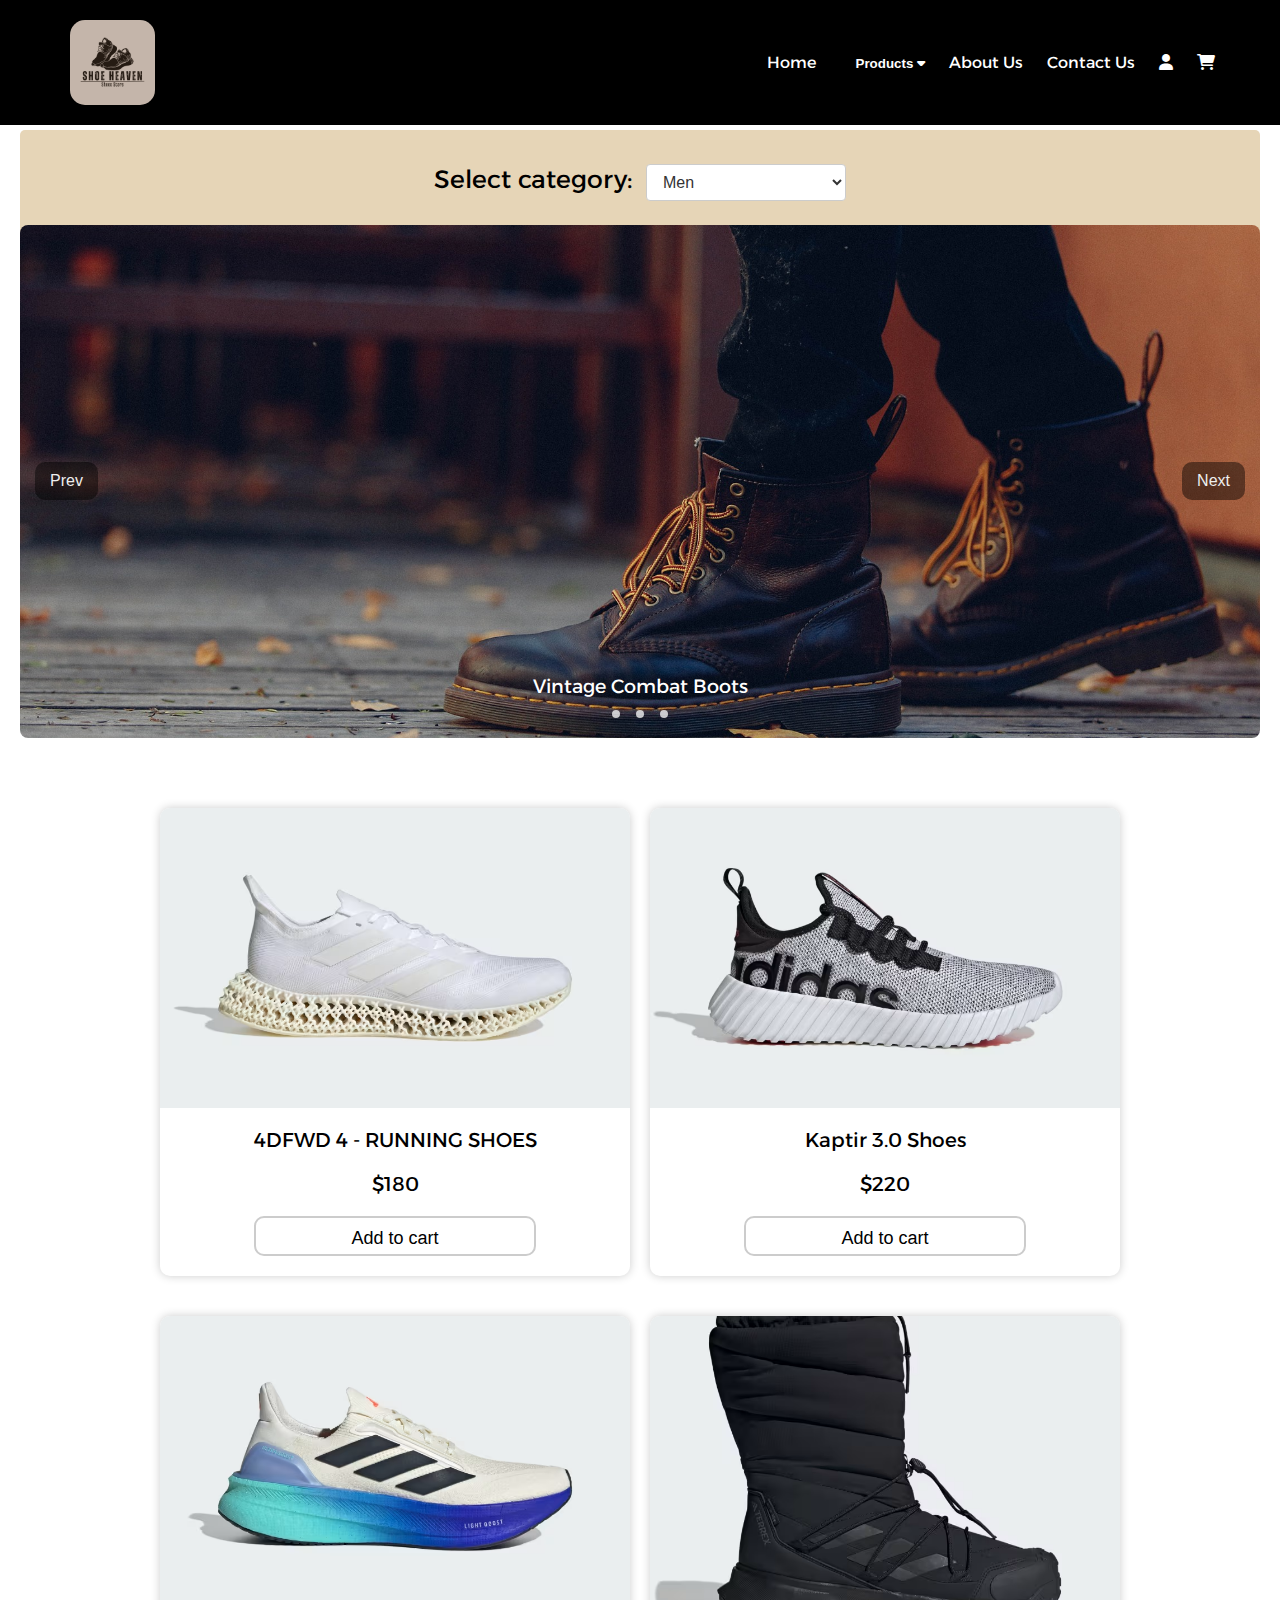
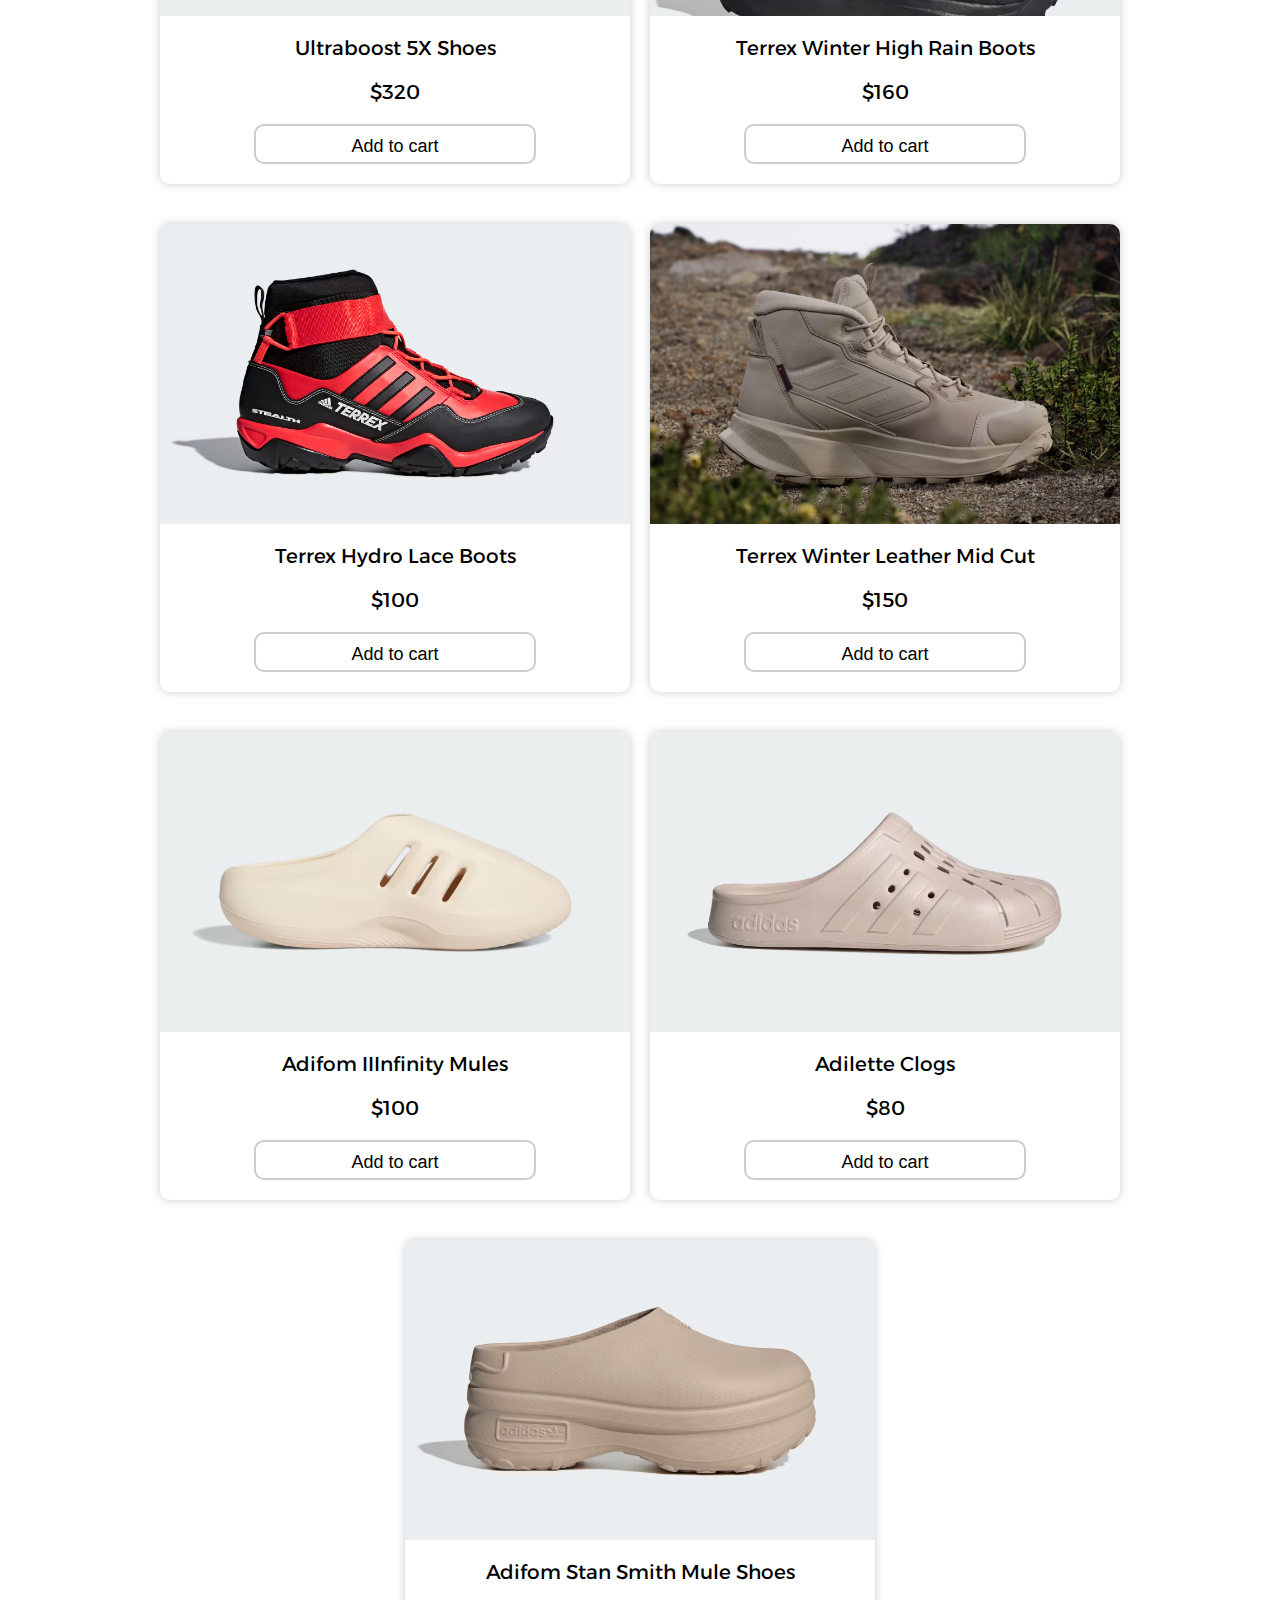
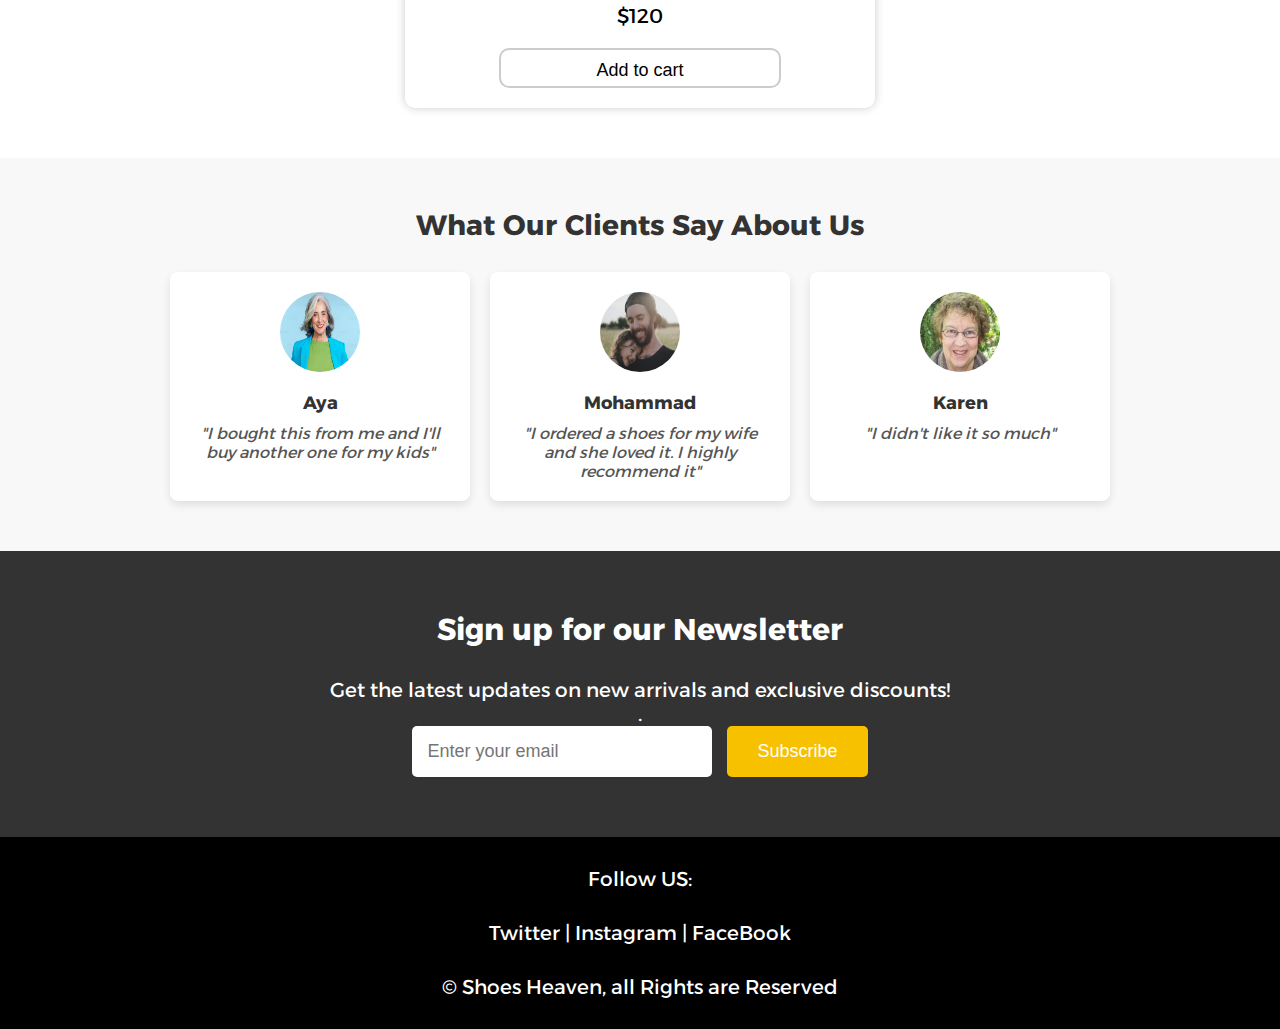
==== index.html @ 8060b5a8 "Submission" ====
<!DOCTYPE html>
<html lang="en">
<head>
    <meta charset="UTF-8">
    <meta name="viewport" content="width=device-width, initial-scale=1.0">
    <title>Men</title>
    <link rel="stylesheet" href="men.css">
    <script src="script.js" defer></script>
    <link rel="preconnect" href="https://fonts.googleapis.com">
    <link rel="preconnect" href="https://fonts.gstatic.com" crossorigin>
    <link href="https://fonts.googleapis.com/css2?family=Alexandria:wght@300&display=swap" rel="stylesheet">
    <link rel="stylesheet" href="https://cdnjs.cloudflare.com/ajax/libs/font-awesome/6.0.0-beta3/css/all.min.css">
    <script src="https://code.jquery.com/jquery-3.6.0.min.js"></script>


</head>
<body>


    <div id="popup" class="popup hidden">
        <div class="popup-content">
            <p></p>
            <button id="ok-btn" class="ok-btn">Ok</button>
        </div>
    </div>

    <header>
        <img src="logo.png" alt="">
        <div class="navig">
               <a href="Homepage.html"> Home  </a> 
               <div class="dropdown">
                <button class="dropbtn"> Products <i class="fa fa-caret-down"> </i></button>
                <div class="dropdown-content">
               <a href="index.html"> Men</a> 
               <a href="index2.html"> Women</a> 
            </div>
               <a href="about us/about.html"> About Us  </a> 
               <a href="contact us/contact.html"> Contact Us</a>
               <a href="signup.html"><i class="fas fa-user"> </i></a> 
               <a href="add-to-cart.html"><i class="fas fa-shopping-cart"></i></a> 
        </div>
        <div class="hamburger" onclick="toggleMenue()">
                <span></span>
                <span></span>
                <span></span>
        </div>
    </header>
        <nav id="navMenu">
            <div class="navig">
                <a href="Homepage.html"> Home  </a> 
                <div class="dropdown">
                    <button class="dropbtn"> Products <i class="fa fa-caret-down"> </i></button>
                    <div class="dropdown-content">
                <a href="#"> Men</a> 
                <a href="#"> Women</a> 
                </div>
                </div>
                <a href="about us/about.html"> About Us  </a> 
                <a href="contact us/contact.html"> Contact Us</a> 
                <a href="signup.html"> <i class="fas fa-user"> </i></a> 
                <a href="add-to-cart.html"> <i class="fas fa-shopping-cart"> </i> </a>   
                </div>
        <div class="hamburger" onclick="toggleMenue()">
                <span></span>
                <span></span>
                <span></span>
        </div>
        </nav>

    <div class="header-spacer"></div>

    <section class="con">
        <div class="head-spacer">
            <form>
                <label for="gender">Select category:&nbsp;&nbsp;</label>
                <select name="category" id="gender" onchange="menwomenpage()">
                    <option value="Men">Men</option>
                    <option value="Women">Women</option>
                </select>
            </form>
        </div>
        
        
        <div class="slider-wrapper">
            <div class="slider">
                <button id="next">Next</button>
                <img src="img/fashion-5515135_1920.jpg" id="image-slider" alt="image">
                <p id="textval">Vintage Combat Boots</p>
                <button id="prev">Prev</button>
            </div>
            <div class="slider-nav">
                <a></a>
                <a></a>
                <a></a>
            </div>
        </div>
    </section>
    <div id="product-list">
        <div class="cards">
            <!--<div class="card">
                
                <div class="img-con" id="first">
                </div>
    
                <p>4DFWD 4 - RUNNING SHOES</p>
                <p>$180</p>
                <button class="add-to-cart-btn" data-name="4DFWD 4 - RUNNING SHOES" data-price="180" data-image="img/4DFWD 4 RUNNING SHOES/1.avif">Add to cart</button>
            </div>
    
            <div class="card">
                <div class="img-con" id="second">
                </div>
                <p>Kaptir 3.0 Shoes</p>
                <p>$220</p>
                <button class="add-to-cart-btn" data-name="Kaptir 3.0 Shoes" data-price="220" data-image="img/Kaptir 3.0 Shoes/1.avif">Add to cart</button>
            </div>
    
            <div class="card">
                <div class="img-con" id="third">
                </div>
                <p>Ultraboost 5X Shoes</p>
                <p>$320</p>
                <button class="add-to-cart-btn" data-name="Ultraboost 5X Shoes" data-price="320" data-image="img/Ultraboost 5X Shoes/1.avif">Add to cart</button>
            </div>
    
            <div class="card">
                <div class="img-con" id="fourth">
                </div>
                <p>Terrex Winter High Rain Boots</p>
                <p>$160</p>
                <button class="add-to-cart-btn" data-name="Terrex Winter High Rain Boots" data-price="160" data-image="img/Terrex Winter High Rain.Rdy Cold.Rdy Boots/1.avif">Add to cart</button>
            </div>
    
            <div class="card">
                <div class="img-con" id="fifth">
                </div>
                <p>Terrex Hydro Lace Boots</p>
                <p>$100</p>
                <button class="add-to-cart-btn" data-name="Terrex Hydro Lace Boots" data-price="100" data-image="img/Terrex Hydro Lace Boots/1.avif">Add to cart</button>
            </div>
    
            <div class="card">
                <div class="img-con" id="sixth">
                </div>
                
                <p>Terrex Winter Leather Mid Cut</p>
                <p>$150</p>
                <button class="add-to-cart-btn" data-name="Terrex Winter Leather Mid Cut" data-price="150" data-image="img/Terrex Winter Leather Mid Cut/1.avif">Add to cart</button>
            </div>
    
            <div class="card">
                <div class="img-con" id="seventh">
                </div>
                <p>Adifom IIInfinity Mules</p>  
                <p>$100</p>
                <button class="add-to-cart-btn" data-name="Adifom IIInfinity Mules" data-price="100" data-image="img/Adifom IIInfinity Mules/1.avif">Add to cart</button>
            </div>
    
            <div class="card">
                <div class="img-con" id="eighth">
                </div>
                <p>Adilette Clogs</p>
                <p>$80</p>
                <button class="add-to-cart-btn" data-name="Adilette Clogs" data-price="80" data-image="img/Adilette Clogs/1.avif">Add to cart</button>
            </div>
    
            <div class="card">
                <div class="img-con" id="ninth">
                </div>
                <p>Adifom Stan Smith Mule Shoes</p>
                <p>$120</p>
                <button class="add-to-cart-btn" data-name="Adifom Stan Smith Mule Shoes" data-price="120" data-image="img/Adifom Stan Smith Mule Shoes/1.avif">Add to cart</button>-->
            </div>
        </div>
    </div>
    

    <section class="main">
        <h2>What Our Clients Say About Us</h2>
        <div class="cont">
            <div class="review-card">
                <img src="img/client/client1.png" class="client-photo">
                <h3>Aya</h3>
                <p>"I bought this from me and I'll buy another one for my kids"</p>
            </div>
            <div class="review-card">
                <img src="img/client/client2.jpg"class="client-photo">
                <h3>Mohammad</h3>
                <p>"I ordered a shoes for my wife and she loved it. I highly recommend it"</p>
            </div>
            <div class="review-card">
                <img src="img/client/client3.png" class="client-photo">
                <h3>Karen</h3>
                <p>"I didn't like it so much"</p>
            </div>
        </div>
    </section>

    <section class="newsletter">
        <div class="newsletter-container">
            <h2 class="section-title">Sign up for our Newsletter</h2> <div class="spacer1"></div>
            <p class="newsletter-description">Get the latest updates on new arrivals and exclusive discounts!</p> .
            <form class="newsletter-form">
                <input type="email" placeholder="Enter your email" required class="newsletter-input">
                <button type="submit" class="newsletter-btn">Subscribe</button>
            </form>
        </div>
    </section>

    <footer>
        <p> Follow US:</p>
       <div> <a href="https://twitter.com/?lang=en" target="_blank"> Twitter</a> | 
        <a href="https://www.instagram.com/?hl=en"  target="_blank"> Instagram </a> | 
        <a href="https://www.facebook.com/"  target="_blank"> FaceBook</a>
    </div>
        <p> &copy; Shoes Heaven, all Rights are Reserved</p>
    </footer>

    
</body>
</html>
---- men.css ----
*{
    padding: 0px;
    margin: 0px;
    box-sizing: border-box;
}

body{
  background-color: white;
  font-family:"Nunito Sans", Alexandria;
  font-size: 20px;
}

header {
  display: flex;
  justify-content: space-between;
  align-items: center;
  padding: 20px;
  background-color: black;
  position: fixed;
  width: 100%;
  top: 0;
  z-index: 1000;
  right: 0;
  left: 0;
  /*padding-bottom: 20px;*/
  /*margin-bottom: 15px;*/
}

.header-spacer {
  height: 20px;
}

header a{
  text-decoration: none;
  color: white;
  border-radius: 5px;
  transition: background-color 0.3s ease, padding 0.3s ease;
  padding: 10px;
  display: inline-block;
}

header a:hover{
  background-color: rgb(230, 213, 183);
  transform: scale(1.1); /* Smooth effect without layout shift */
  padding: 20px;
}

header img {
  width: 85px;
  height: auto;
  border-radius: 15px; 
  margin-left: 50px;
}

.navig{
  display: flex;
  gap: 10px;
  padding: 0 35px;
  font-size: 16px;
  justify-content: center;
  cursor: pointer;
}

.dropbtn{
  background-color: black;
  color: white;
  border: 0;
  font-weight: bold;
  padding: 10px 10px;
  margin-left: 10px;
  
  }

  
  .dropdown{
      float: left;
      overflow: hidden;
  }
  
  .dropdown-content{
      display: none;
      position: absolute;
      z-index: 1;
      
  }
  
  .dropdown-content a{
      float: none;
      text-decoration: none;
      display: block;
  }
  
  .dropdown-content a:hover{
      background-color: rgb(99, 99, 93) ;
  }


  .dropdown:hover .dropdown-content{
    display: block;
}

header .hamburger {
  flex-direction: column;
  gap: 5px;
  display: none;
  cursor: pointer;
}

header .hamburger span {
  width: 30px;
  height: 5px;
  border-radius: 50px;
  background-color: white;
}

#navMenu{
  display: flex;
  justify-content: center;
  align-items: center;
  flex-direction: column;
  width: 100%;
  background-color: rgb(62, 61, 61);
  height: 100vh;
  gap: 20px;
  padding: 20px;
  position: fixed;
  display: none;
  z-index: 1000;
  top: 0; 
}

.small-navig{  
  background-color: #3E3D3D;
  display: flex;
}

.small-navig a{
  text-decoration: none;
  color: white;
  padding: 7px;
  cursor: pointer;
  font-size: 18px;
  transition: background-color 0,3s ease;
}

.small-navig a:hover {
  background-color: rgb(158, 158, 34);
}

@media screen and (max-width: 668px){
  
  header img{
    margin-left: 15px;
  }
  header .navig {
    display: none;
  }
  header .hamburger {
    display: flex;
  }
  #navMenu{
    z-index: 10000;
      display: flex;
      transition: all .5s ease-in-out;
      right: -200%;
      flex-direction: column;
  }
  #navMenu.active {
      display: flex;
  }
  .small-navig{
      display: flex;
  }
  .small-navig{
      position: fixed;
      top:130px;
      gap: 10px;
      padding: 10px 20px;
      flex-direction: column;
      width: 100%;
      margin-top: 10px;
      height: 100vh;
  }
  .small-navig a{
      padding: 7px;
      width: 100%;
      background-color: gray;
      text-align: center;
      border-radius: 10px;
  }
}

.con {
    padding: 20px;
    padding-top: 100px;
}

.con form{
  position: relative;
  top: 10px;
  display: flex;
  justify-content: center;
  font-size: 25px;
  width: 100%;
  background-color: rgb(230, 213, 183);
  padding: 34px;
  border-radius: 5px;
}
form select{
  font-size: 20px;
}

.slider-wrapper{
    position: relative;
    margin: 0 auto;
}

.slider{
    display: flex;
    aspect-ratio: 15/6.2;
    overflow: hidden;
    position: relative;
    box-shadow: 0 1.5rem 3rem -0.75 hsla(0, 0%, 0%, 0.25);
    border-radius: 0.5rem;
}

.slider img {
    flex: 1 0 100%;
    scroll-snap-align: start;
    object-fit: cover;
}

.slider a {
    position: fixed;
}

.slider-nav{
    display: flex;
    column-gap: 1rem;
    position: absolute;
    bottom: 1.25rem;
    left: 50%;
    transform: translateX(-50%);
    z-index: 1;
}

.slider-nav a{
    width: 0.5rem;
    height: 0.5rem;
    border-radius: 50%;
    background-color: rgb(255, 255, 255);
    opacity: 0.75;
    transition: opacity ease 250ms;
}

.slider p{
    position: absolute;
    bottom: 2rem; 
    left: 50%; 
    transform: translateX(-50%);
    color: white;
    font-size: 1.2rem;
    padding: 0.5rem 1rem;
    border-radius: 0.25rem;
    text-align: center;
    z-index: 2;
    transition: background-color 0.3s ease;
}

.slider-nav a:hover{
    opacity: 1;
}

.slider button {
  position: absolute;
  top: 50%;
  transform: translateY(-50%);
  background-color: rgba(0, 0, 0, 0.45);
  border: none;
  color: #eee;
  padding: 10px 15px;
  cursor: pointer;
  border-radius: 10px;
  font-size: 16px;
  z-index: 2;
  transition: background-color 0.3s ease;
}
 
#image-slider {
  display: block;
  transform: translateX(0);
  max-width: 100%;
  transition: transform 0.2s ease;;
}

#textval {
  transform: translateX(0);
  transition: transform 0.2s ease;
  font-size: 1.2rem;
  text-align: center;
  justify-content: center;
}

#prev {
    left: 15px;
}

#next {
    right: 15px;
}

button:hover {
    background-color: rgba(255, 255, 255, 1); 
} 
.slider button:hover {
background-color: rgba(0, 0, 0, 0.6); 
}
.cards {
    display: flex;
    justify-content: center;
    align-items: stretch;
    min-height: 100vh;
    flex-wrap: wrap;
    padding: 20px;
    gap: 40px 20px;
    margin: 30px 0;
    flex-grow: 1; /* Allow cards to grow evenly */
    box-sizing: border-box;
  }
  
  .card {
    display: flex;
    justify-content: flex-start;
    align-items: center;
    flex-direction: column;
    border-radius: 10px;
    background-color: #fff;
    overflow: hidden;
    gap: 20px;
    width: 470px;
    box-shadow: 0 0 10px #ccc;
    max-height: 900px;
    height: 100%;
  }
  
  .card p {
    margin: 0 5px;
    
  }
  
  .card button {
    width: 60%;
    font-size: 18px;
    padding: 10px 20px;
    border-radius: 10px;
    margin-top: auto;
    margin-bottom: 20px;
    border: 2px solid #ccc;
    cursor: pointer;
    position: static;
    display: block;
    flex-shrink: 0;
    text-align: center;
    height: 40px;
    background-color: #fff;
  }

  .card button:hover {
    background-color: #ccc;
  }

.img-con {
    background-position: center;
    background-repeat: no-repeat;
    background-size: cover;
    overflow: hidden;
    height: 300px;
    width: 100%;
    transition: opacity 0.5s ease;
    position: relative;
    z-index: 1;
}

.add-to-cart {
  display: flex;
  justify-content: center;
  align-items: center;
  border: 1px solid #ddd;
  padding: 15px;
  width: 100%;
  background-color: #f9f9f9;
  border-radius: 8px;
  box-shadow: 0 4px 6px rgba(0, 0, 0, 0.1);
  position: relative;
  z-index: 2;
}

.add-to-cart button {
  margin-left: auto;
  padding: 12px 25px;
  background-color: #007bff;
  color: white;
  border: none;
  cursor: pointer;
  border-radius: 5px;
  font-size: 16px;
  font-weight: bold;
  transition: background-color 0.3s ease, transform 0.2s ease;
}

.add-to-cart button:hover {
  background-color: #0056b3;
  transform: scale(1.05);
}

.add-to-cart button:active {
  transform: scale(1);
}

#table {
  width: 100%;
  max-width: 1200px;
  margin: 20px auto;
  margin-top: 20px;
  padding: 15px;
  background-color: #ffffff;
  box-shadow: 0px 6px 12px rgba(0, 0, 0, 0.1);
  border-radius: 10px;
  opacity: 1;
  transition: opacity 0.5s ease, visibility 0.5s ease;
}

#table th, #table td {
  padding: 15px;
  border: 1px solid #ddd;
  text-align: left;
  font-size: 14px;
  color: #555;
}

#table th {
  background-color: #f8f8f8;
  color: #333;
  font-weight: bold;
}

#table tr:nth-child(even) {
  background-color: #f9f9f9;
}

#table tr:hover {
  background-color: #f1f1f1;
}

.item {
  border: 1px solid #ddd;
  border-radius: 8px;
  margin-bottom: 10px;
  transition: transform 0.3s ease;
}

.item:hover {
  transform: scale(1.02);
}

.item-info {
  display: flex;
  align-items: center;
}

.item-image {
  width: 120px;
  height: auto;
  border-radius: 8px;
  margin-right: 15px;
}

.item-details {
  display: inline-block;
}

.brand {
  color: #888;
  font-size: 13px;
}

.item-name {
  font-weight: bold;
  font-size: 16px;
  color: #333;
}

.price, .total {
  font-weight: bold;
  color: #333;
  font-size: 16px;
}

.quantity {
  display: flex;
  align-items: center;
  gap: 8px;
}

.counter-btn {
  padding: 8px 15px;
  border: 1px solid #ccc;
  background-color: #f0f0f0;
  cursor: pointer;
  border-radius: 5px;
  font-size: 14px;
  transition: background-color 0.3s ease, transform 0.2s ease;
}

.counter-btn:hover {
  background-color: #e0e0e0;
  transform: scale(1.05);
}

.counter-btn:active {
  transform: scale(1);
}

.delete-btn {
  background: none;
  border: none;
  cursor: pointer;
  font-size: 18px;
  color: #888;
  margin-left: 10px;
  transition: color 0.3s ease;
}

.delete-btn:hover {
  color: #e74c3c;
}

.delete-btn:active {
  color: #c0392b;
}

#total-container {
  position: fixed;
  right: 20px;
  transform: translateY(-50%);
  background-color: #f8f8f8;
  padding: 20px;
  border-radius: 8px;
  box-shadow: 0 4px 10px rgba(0, 0, 0, 0.1);
  border: 1px solid #ddd;
}

#total-table {
  width: 100%;
  font-size: 18px;
  font-weight: bold;
}

#total-table th, #total-table td {
  padding: 10px;
  text-align: left;
  font-size: 16px;
}

#total-price {
  color: #333;
  font-weight: bold;
  font-size: 18px;
  padding-left: 10px;
}

@media (max-width: 768px) {
  #table thead {
    display: none;
  }
  
  #table tbody tr {
    display: flex;
    flex-direction: column;
    border-bottom: 2px solid #ddd;
    padding: 10px 0;
  }
  
  #table td {
    display: flex;
    justify-content: space-between;
    padding: 10px 0;
  }
  
  #table td:before {
    content: attr(data-label);
    font-weight: bold;
    color: #333;
  }
  

  #total-container {
    position: static;
    margin-top: 20px;
    width: 100%;
  }
  
  #total-table th, #total-table td {
    font-size: 14px;
  }
}



.main {
  padding: 50px 20px;
  background-color: #f8f8f8;
  text-align: center;
}

.main h2 {
  font-size: 28px;
  margin-bottom: 30px;
  color: #333;
}

.cont {
  display: flex;
  flex-wrap: wrap;
  justify-content: center;
  gap: 20px;
}

.review-card {
  background-color: #fff;
  padding: 20px;
  width: 300px;
  box-shadow: 0 4px 8px rgba(0, 0, 0, 0.1);
  border-radius: 0.5rem;
  text-align: center;
}

.client-photo {
  width: 80px;
  height: 80px;
  border-radius: 50%;
  margin-bottom: 15px;
}

.review-card h3 {
  font-size: 18px;
  margin-bottom: 10px;
  color: #333;
}

.review-card p {
  font-size: 16px;
  color: #555;
  font-style: italic;
}

@media (max-width: 768px) {
  .reviews-container {
      flex-direction: column;
      align-items: center;
  }
}


footer {
    display: flex;
    justify-content: center;
    align-items: center;
    flex-direction: column;
    background-color: #000;
    padding: 10px 10px 30px;
    gap: 40px;
    color: #fff;
  }
  
  footer a {
    text-decoration: none;
    color: #fff;
    justify-content: space-between;
    gap: 40px;
  }
  
  footer img {
    width: 120px;
    height: auto;
  }

#warning-message{
  color: red;
  margin-top: 10px;
}

#total-container {
  position: fixed;
  right: 0px;
  bottom: 0px;
  background-color: #f8f8f8;
  padding: 10px 10px;
  border: 1px solid #ccc;
  box-shadow: 0px 4px 6px rgba(0, 0, 0, 0.1);
}

#total-table {
  font-size: 18px;
  border-collapse: collapse;
  width: 100%;
}

#total-table th, #total-table td {
  padding: 8px;
  text-align: left;
}

#total-price {
  font-weight: bold;
  color: #333;
}
.form-btn{
  background-color: rgb(59, 59, 120);
  color: white;
  padding: 10px;
  cursor: pointer;
}

.form-btn:hover{
  background-color: rgb(106, 106, 61);
}

footer {
  display: flex;
  justify-content: center;
  align-items: center;
  flex-direction: column;
  background-color: #000;
  padding: 10px 10px 30px;
  gap: 40px;
  color: #fff;
}

footer a {
  text-decoration: none;
  color: #fff;
  justify-content: space-between;
  gap: 40px;
}

footer img {
  width: 120px;
  height: auto;
}
.form-btn{
  background-color: rgb(59, 59, 120);
  color: white;
  padding: 10px;
  cursor: pointer;
}

.form-btn:hover{
  background-color: rgb(106, 106, 61);
}

footer{
  display: flex;
  flex-direction: column;
  justify-content: center;
  align-items: center;
  background-color: black;
  color: white;
  gap: 30px;
  padding: 30px;
}

footer a{
  text-decoration: none;
  color: white;
  transition: background-color 0.3s ease;

}
footer a:hover{
background-color:rgb(106, 106, 61) ;
}
footer img{
  width: 120px;
  height: auto;
}


#gender {
  background-color: #ffffff;
  border: 1px solid #ccc;
  border-radius: 4px;
  padding: 8px 12px;
  font-size: 16px;
  color: #333;
  cursor: pointer;
  width: 200px;
  transition: border-color 0.3s ease;
}

#gender:hover {
  border-color: #888;
}

#gender:focus {
  border-color: #007BFF;
  outline: none;
}

.popup {
  position: fixed;
  top: 0;
  left: 0;
  width: 100%;
  height: 100%;
  background-color: rgba(0, 0, 0, 0.5);
  display: flex;
  justify-content: center;
  align-items: center;
  z-index: 1000;
  visibility: hidden;
  opacity: 0;
  transition: opacity 0.3s ease, visibility 0.3s ease;
}

.show {
  visibility: visible;
  opacity: 1;
}

.popup-content {
  background-color: #fff;
  padding: 20px;
  border-radius: 8px;
  text-align: center;
  box-shadow: 0 4px 10px rgba(0, 0, 0, 0.2);
  width: 300px;
}

.ok-btn {
  margin-top: 15px;
  background-color: #007BFF;
  color: white;
  border: none;
  padding: 10px 20px;
  font-size: 16px;
  border-radius: 5px;
  cursor: pointer;
  transition: background-color 0.3s ease;
}

.ok-btn:hover {
  background-color: #0056b3;
}

.newsletter {
  background-color: #333;
  padding: 60px 20px;
  text-align: center;
  color: #fff;
}

.newsletter-title {
  font-size: 36px;
  margin-bottom: 20px;
  
}

.newsletter-form input[type="email"] {
  padding: 15px;
  font-size: 18px;
  width: 300px;
  border-radius: 5px;
  border: none;
  margin-right: 10px;
  transition: all 0.3s;
}

.newsletter-form input[type="email"]:focus {
  outline: none;
  border-color: #f8c100;
}

.newsletter-form button {
  background-color: #f8c100;
  padding: 15px 30px;
  font-size: 18px;
  color: #fff;
  border: none;
  border-radius: 5px;
  cursor: pointer;
  transition: background-color 0.3s ease;
}

.newsletter-form button:hover {
  background-color: #d4a500;
}

.spacer1 {
  height: 30px;
}
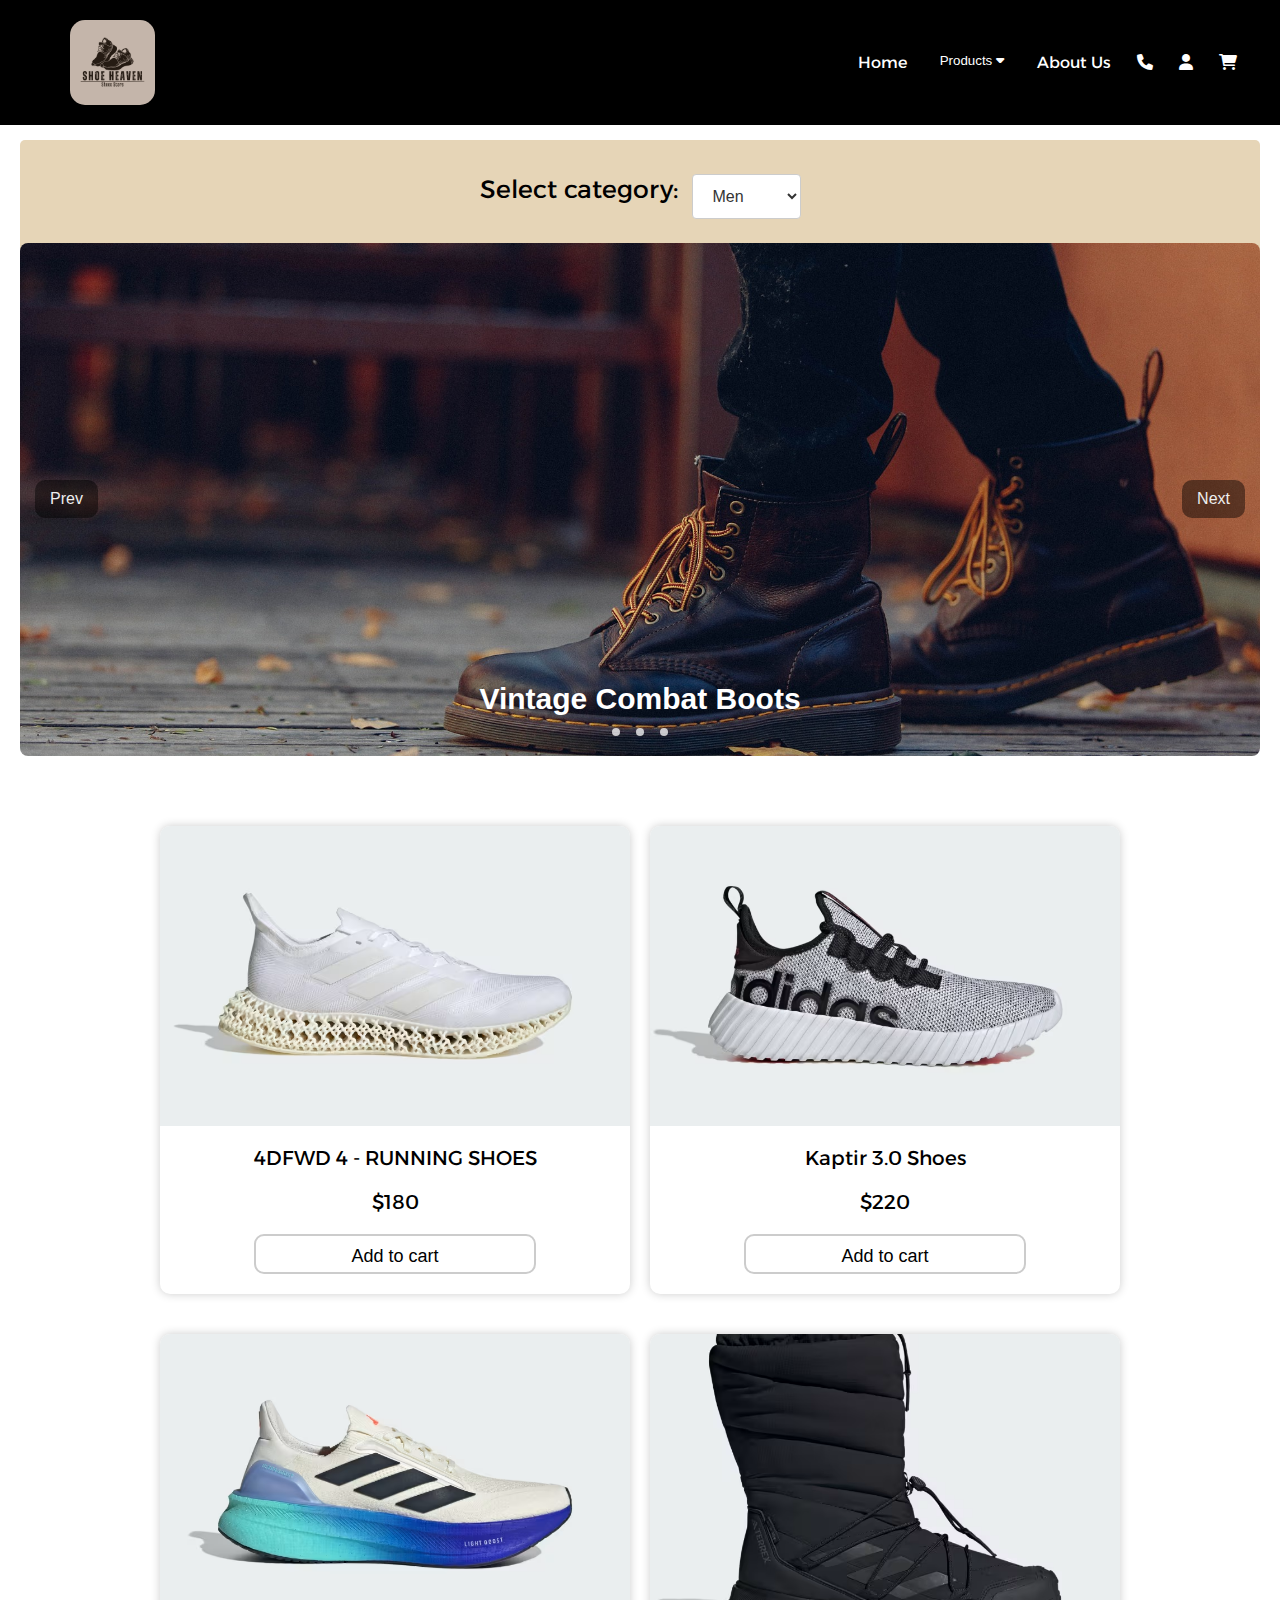
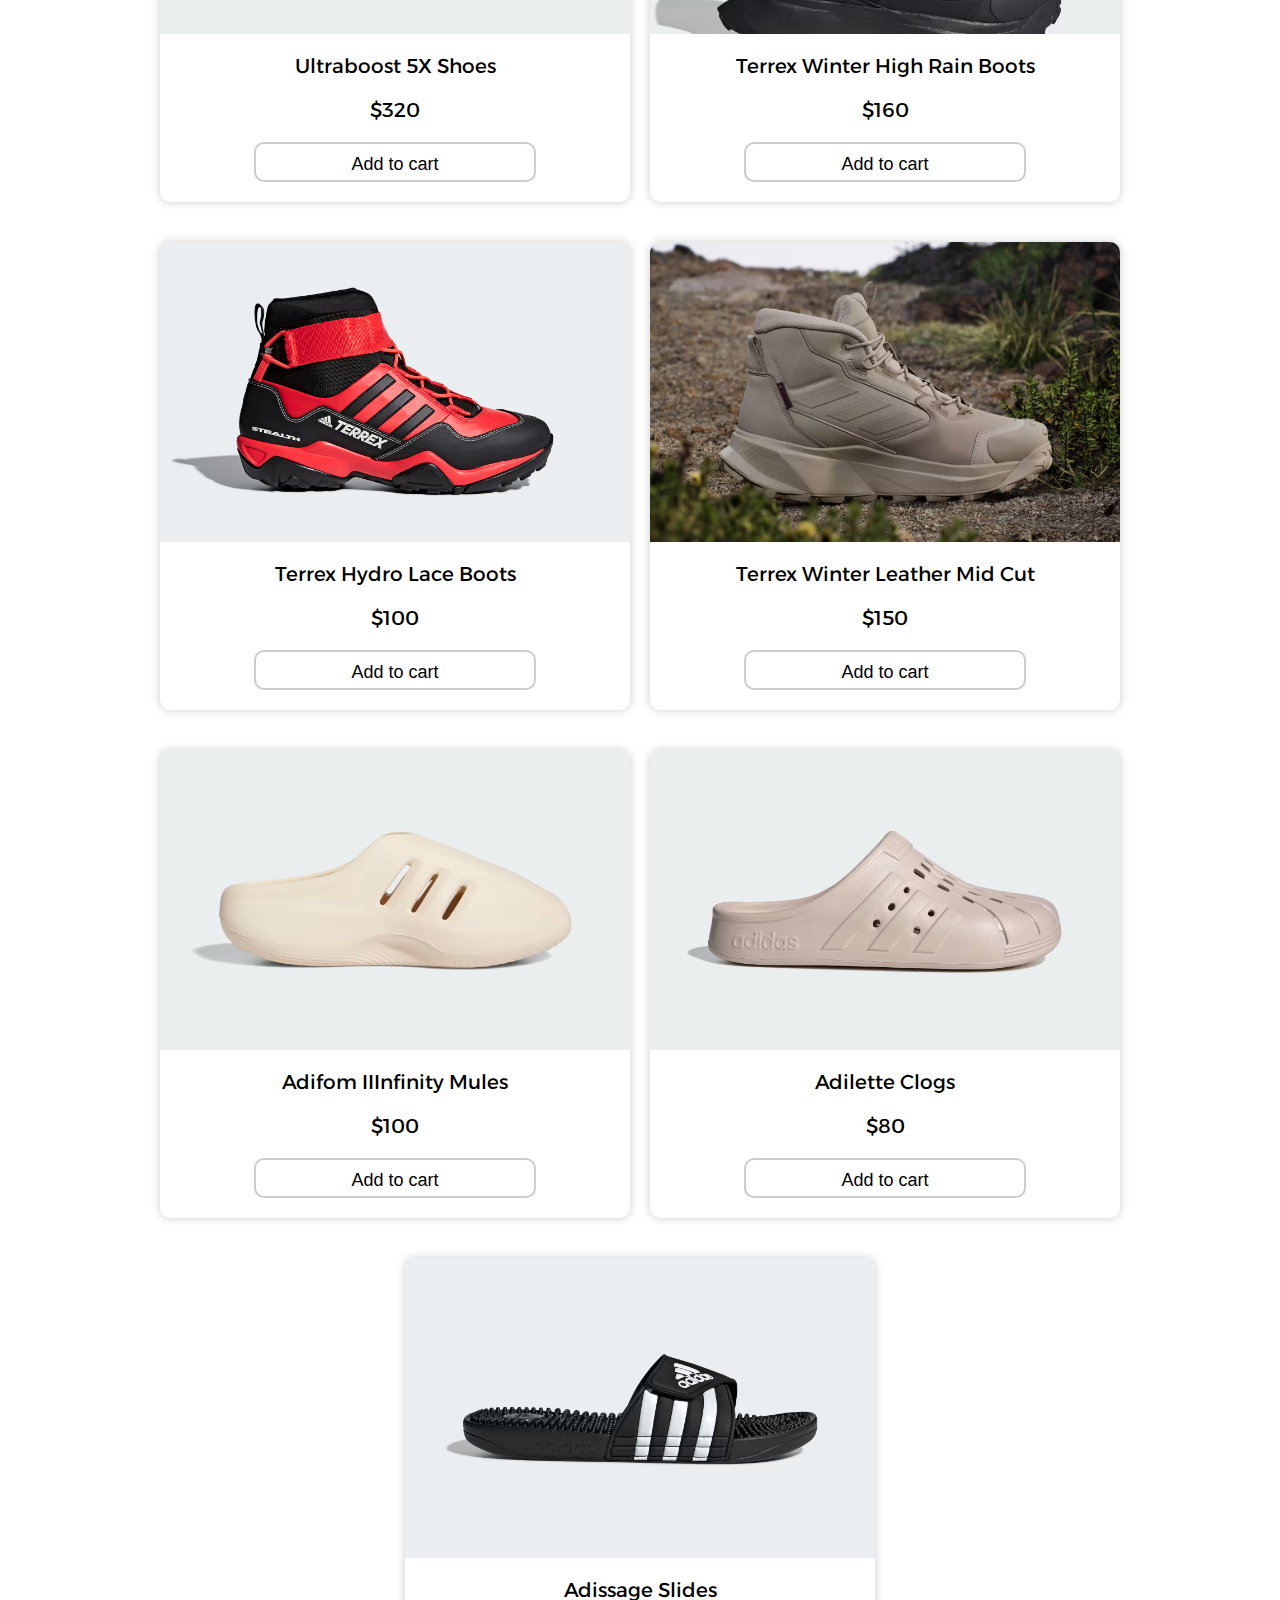
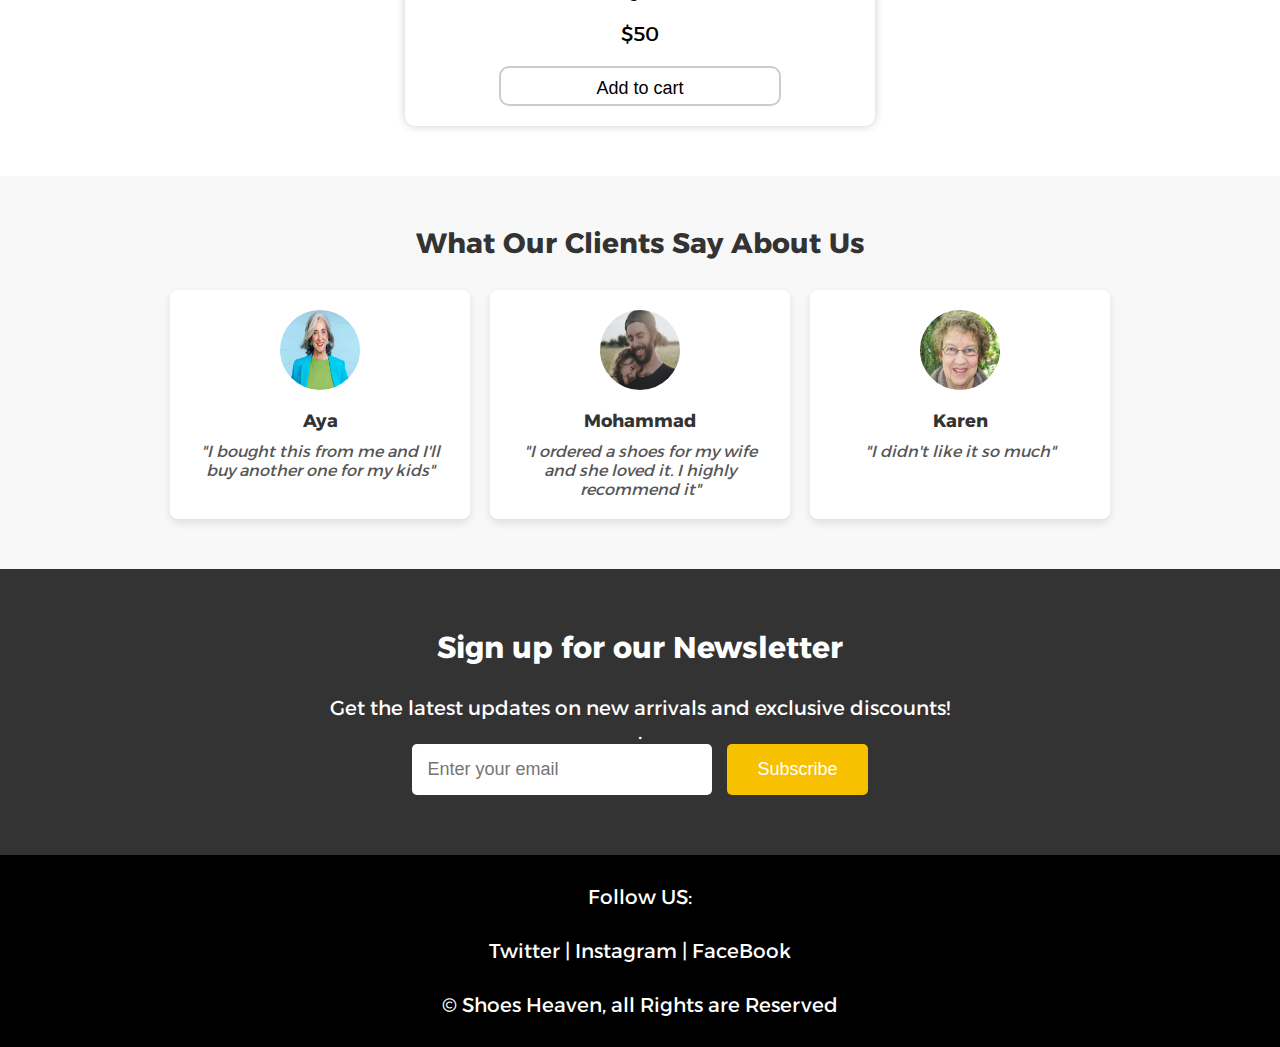
==== commit 93aa8b42: "Second Commit" ====
--- a/index.html
+++ b/index.html
@@ -6,13 +6,13 @@
     <title>Men</title>
     <link rel="stylesheet" href="men.css">
     <script src="script.js" defer></script>
+    <link rel="shortcut icon" type="image/x-icon" href="Images/project logo.jpg">
     <link rel="preconnect" href="https://fonts.googleapis.com">
     <link rel="preconnect" href="https://fonts.gstatic.com" crossorigin>
     <link href="https://fonts.googleapis.com/css2?family=Alexandria:wght@300&display=swap" rel="stylesheet">
     <link rel="stylesheet" href="https://cdnjs.cloudflare.com/ajax/libs/font-awesome/6.0.0-beta3/css/all.min.css">
     <script src="https://code.jquery.com/jquery-3.6.0.min.js"></script>
 
-
 </head>
 <body>
 
@@ -24,48 +24,40 @@
         </div>
     </div>
 
+
+
     <header>
         <img src="logo.png" alt="">
         <div class="navig">
-               <a href="Homepage.html"> Home  </a> 
-               <div class="dropdown">
-                <button class="dropbtn"> Products <i class="fa fa-caret-down"> </i></button>
-                <div class="dropdown-content">
-               <a href="index.html"> Men</a> 
-               <a href="index2.html"> Women</a> 
-            </div>
-               <a href="about us/about.html"> About Us  </a> 
-               <a href="contact us/contact.html"> Contact Us</a>
-               <a href="signup.html"><i class="fas fa-user"> </i></a> 
-               <a href="add-to-cart.html"><i class="fas fa-shopping-cart"></i></a> 
+          <a href="Homepage.html">Home</a>
+          <div class="dropdown">
+            <button class="dropbtn">Products <i class="fa fa-caret-down"></i></button>
+            <div class="dropdown-content">
+              <a href="index.html">Men</a>
+              <a href="index2.html">Women</a>
+            </div>
+          </div>
+          <a href="/about.html">About Us</a>
+          <a href="/contact.html"> <i class="fa-solid fa-phone"></i> </a>
+          <a href="/signup.html"><i class="fas fa-user"> </i></a>
+          <a href="add-to-cart.html"> <i class="fas fa-shopping-cart"> </i> </a>
         </div>
         <div class="hamburger" onclick="toggleMenue()">
-                <span></span>
-                <span></span>
-                <span></span>
-        </div>
-    </header>
-        <nav id="navMenu">
-            <div class="navig">
-                <a href="Homepage.html"> Home  </a> 
-                <div class="dropdown">
-                    <button class="dropbtn"> Products <i class="fa fa-caret-down"> </i></button>
-                    <div class="dropdown-content">
-                <a href="#"> Men</a> 
-                <a href="#"> Women</a> 
-                </div>
-                </div>
-                <a href="about us/about.html"> About Us  </a> 
-                <a href="contact us/contact.html"> Contact Us</a> 
-                <a href="signup.html"> <i class="fas fa-user"> </i></a> 
-                <a href="add-to-cart.html"> <i class="fas fa-shopping-cart"> </i> </a>   
-                </div>
-        <div class="hamburger" onclick="toggleMenue()">
-                <span></span>
-                <span></span>
-                <span></span>
-        </div>
-        </nav>
+          <span></span>
+          <span></span>
+          <span></span>
+        </div>
+      </header>
+      <nav id="navMenu">
+        <div class="small-navig">
+          <a href="#">Home</a>
+          <a href="index.html">Products</a>
+          <a href="/about.html">About Us</a>
+          <a href="/contact.html"> <i class="fa-solid fa-phone"></i> </a>
+          <a href="/signup.html"> <i class="fas fa-user"> </i> </a>
+          <a href="add-to-cart.html"> <i class="fas fa-shopping-cart"> </i> </a>
+        </div>   
+      </nav>
 
     <div class="header-spacer"></div>
 
@@ -73,10 +65,13 @@
         <div class="head-spacer">
             <form>
                 <label for="gender">Select category:&nbsp;&nbsp;</label>
-                <select name="category" id="gender" onchange="menwomenpage()">
-                    <option value="Men">Men</option>
-                    <option value="Women">Women</option>
-                </select>
+                <div class="custom-gender">
+                    <select name="category" id="gender" onchange="menwomenpage()">
+                        <option value="Men">Men</option>
+                        <option value="Women">Women</option>
+                    </select>
+                </div>
+                
             </form>
         </div>
         
--- a/men.css
+++ b/men.css
@@ -19,31 +19,33 @@
   position: fixed;
   width: 100%;
   top: 0;
-  z-index: 1000;
-  right: 0;
-  left: 0;
-  /*padding-bottom: 20px;*/
-  /*margin-bottom: 15px;*/
-}
-
+  z-index: 100001;
+  padding-bottom: 20px;
+  margin-bottom: 15px;
+  transition: all 0.5s ease-in-out;
+  flex-direction: row;
+}
 .header-spacer {
-  height: 20px;
-}
+  height: 30px;
+}
+
+
 
 header a{
   text-decoration: none;
   color: white;
   border-radius: 5px;
-  transition: background-color 0.3s ease, padding 0.3s ease;
-  padding: 10px;
-  display: inline-block;
-}
-
-header a:hover{
+  transition: background-color 0.3s ease;
+  padding: 8px;
+}
+
+header a:hover {
   background-color: rgb(230, 213, 183);
-  transform: scale(1.1); /* Smooth effect without layout shift */
-  padding: 20px;
-}
+  transform: scale(1.1); /* Smooth scaling without affecting layout */
+  transition: all 0.5s ease; /* Smooth hover effect */
+  padding: 15px;
+}
+
 
 header img {
   width: 85px;
@@ -59,44 +61,26 @@
   font-size: 16px;
   justify-content: center;
   cursor: pointer;
-}
-
-.dropbtn{
-  background-color: black;
-  color: white;
-  border: 0;
-  font-weight: bold;
-  padding: 10px 10px;
-  margin-left: 10px;
-  
-  }
-
-  
-  .dropdown{
-      float: left;
-      overflow: hidden;
-  }
-  
-  .dropdown-content{
-      display: none;
-      position: absolute;
-      z-index: 1;
-      
-  }
-  
-  .dropdown-content a{
-      float: none;
-      text-decoration: none;
-      display: block;
-  }
-  
-  .dropdown-content a:hover{
-      background-color: rgb(99, 99, 93) ;
-  }
-
-
-  .dropdown:hover .dropdown-content{
-    display: block;
+  transition: all 0.5s ease-in-out;
+}
+
+.navig{
+  text-decoration: none;
+  color: white;
+  border-radius: 5px;
+  padding: 8px 15px;
+  transition: background-color 0.3s ease;
+}
+
+.dropdown .dropbtn {
+  color: white;
+  background-color: transparent;
+  border: none;
+  padding: 8px 15px;
+  cursor: pointer;
+  text-align: center;
+  display: inline-block;
+  transition: background-color 0.3s ease;
 }
 
 header .hamburger {
@@ -111,12 +95,14 @@
   height: 5px;
   border-radius: 50px;
   background-color: white;
-}
-
-#navMenu{
-  display: flex;
-  justify-content: center;
-  align-items: center;
+  transition: all 0.3s ease-in-out;
+}
+
+#navMenu {
+  opacity: 0;
+  visibility: hidden;
+  transform: translateX(100%);
+  transition: all 0.5s ease-in-out;
   flex-direction: column;
   width: 100%;
   background-color: rgb(62, 61, 61);
@@ -124,14 +110,46 @@
   gap: 20px;
   padding: 20px;
   position: fixed;
-  display: none;
   z-index: 1000;
-  top: 0; 
+  top: 0;
+  right: 0;
+}
+
+#navMenu.active {
+  opacity: 1;
+  visibility: visible;
+  transform: translateX(0);
 }
 
 .small-navig{  
   background-color: #3E3D3D;
   display: flex;
+  flex-direction: column;
+}
+
+.dropdown-content{
+  display: none;
+  position: absolute;
+  z-index: 1;
+  flex-direction: column;
+  min-width: 160px;
+  background-color: rgb(62, 61, 61);
+}
+
+.dropdown-content a{
+  color: white;
+  padding: 10px;
+  text-align: left;
+  text-decoration: none;
+  display: block;
+}
+
+.dropdown-content a:hover{
+  background-color: rgb(99, 99, 93) ;
+}
+
+.dropdown:hover .dropdown-content{
+  display: block;
 }
 
 .small-navig a{
@@ -140,13 +158,22 @@
   padding: 7px;
   cursor: pointer;
   font-size: 18px;
-  transition: background-color 0,3s ease;
+  transition: background-color 0.3s ease;
+  text-align: center;
+  justify-content: center;
+  align-items: center;
+}
+
+.dropdown:hover .dropbtn {
+  background-color: rgb(230, 213, 183);
+  padding: 10xp;
 }
 
 .small-navig a:hover {
   background-color: rgb(158, 158, 34);
 }
 
+
 @media screen and (max-width: 668px){
   
   header img{
@@ -157,6 +184,12 @@
   }
   header .hamburger {
     display: flex;
+    
+  }
+
+  header {
+    justify-content: space-between;
+    position: relative;
   }
   #navMenu{
     z-index: 10000;
@@ -180,13 +213,20 @@
       width: 100%;
       margin-top: 10px;
       height: 100vh;
-  }
+      text-align: center;
+      margin: 0 auto;
+      position: absolute;
+      left: 50%;
+      transform: translateX(-50%);
+  }
+
   .small-navig a{
       padding: 7px;
       width: 100%;
       background-color: gray;
       text-align: center;
       border-radius: 10px;
+      
   }
 }
 
@@ -299,6 +339,11 @@
   font-size: 1.2rem;
   text-align: center;
   justify-content: center;
+  align-items: center;
+  font-size: 30px;
+  color: rgb(255, 255, 255);
+  font-weight: 700;
+  font-family: 'Roboto', sans-serif;
 }
 
 #prev {
@@ -784,26 +829,44 @@
   height: auto;
 }
 
+.custom-dropdown {
+  position: relative;
+  display: inline-block;
+  width: 220px;
+}
+
 
 #gender {
   background-color: #ffffff;
   border: 1px solid #ccc;
   border-radius: 4px;
-  padding: 8px 12px;
+  padding: 12px 16px;
   font-size: 16px;
   color: #333;
   cursor: pointer;
-  width: 200px;
-  transition: border-color 0.3s ease;
+  width: 100%px;
+  transition: border-color 0.3s ease, box-shadow 0.3s ease;
 }
 
 #gender:hover {
-  border-color: #888;
+  border-color: #007BFF;
 }
 
 #gender:focus {
   border-color: #007BFF;
   outline: none;
+  box-shadow: 0 0 8px rgba(0, 123, 255, 0.25);
+}
+
+.custom-gender i{
+  position: absolute;
+  right: 16px;
+  top: 50%;
+  transform: translateY(-50%);
+  color: #333;
+  pointer-events: none;
+  transition: transform 0.3s ease, color 0.3s ease;
+  font-family: 'Roboto', sans-serif;
 }
 
 .popup {
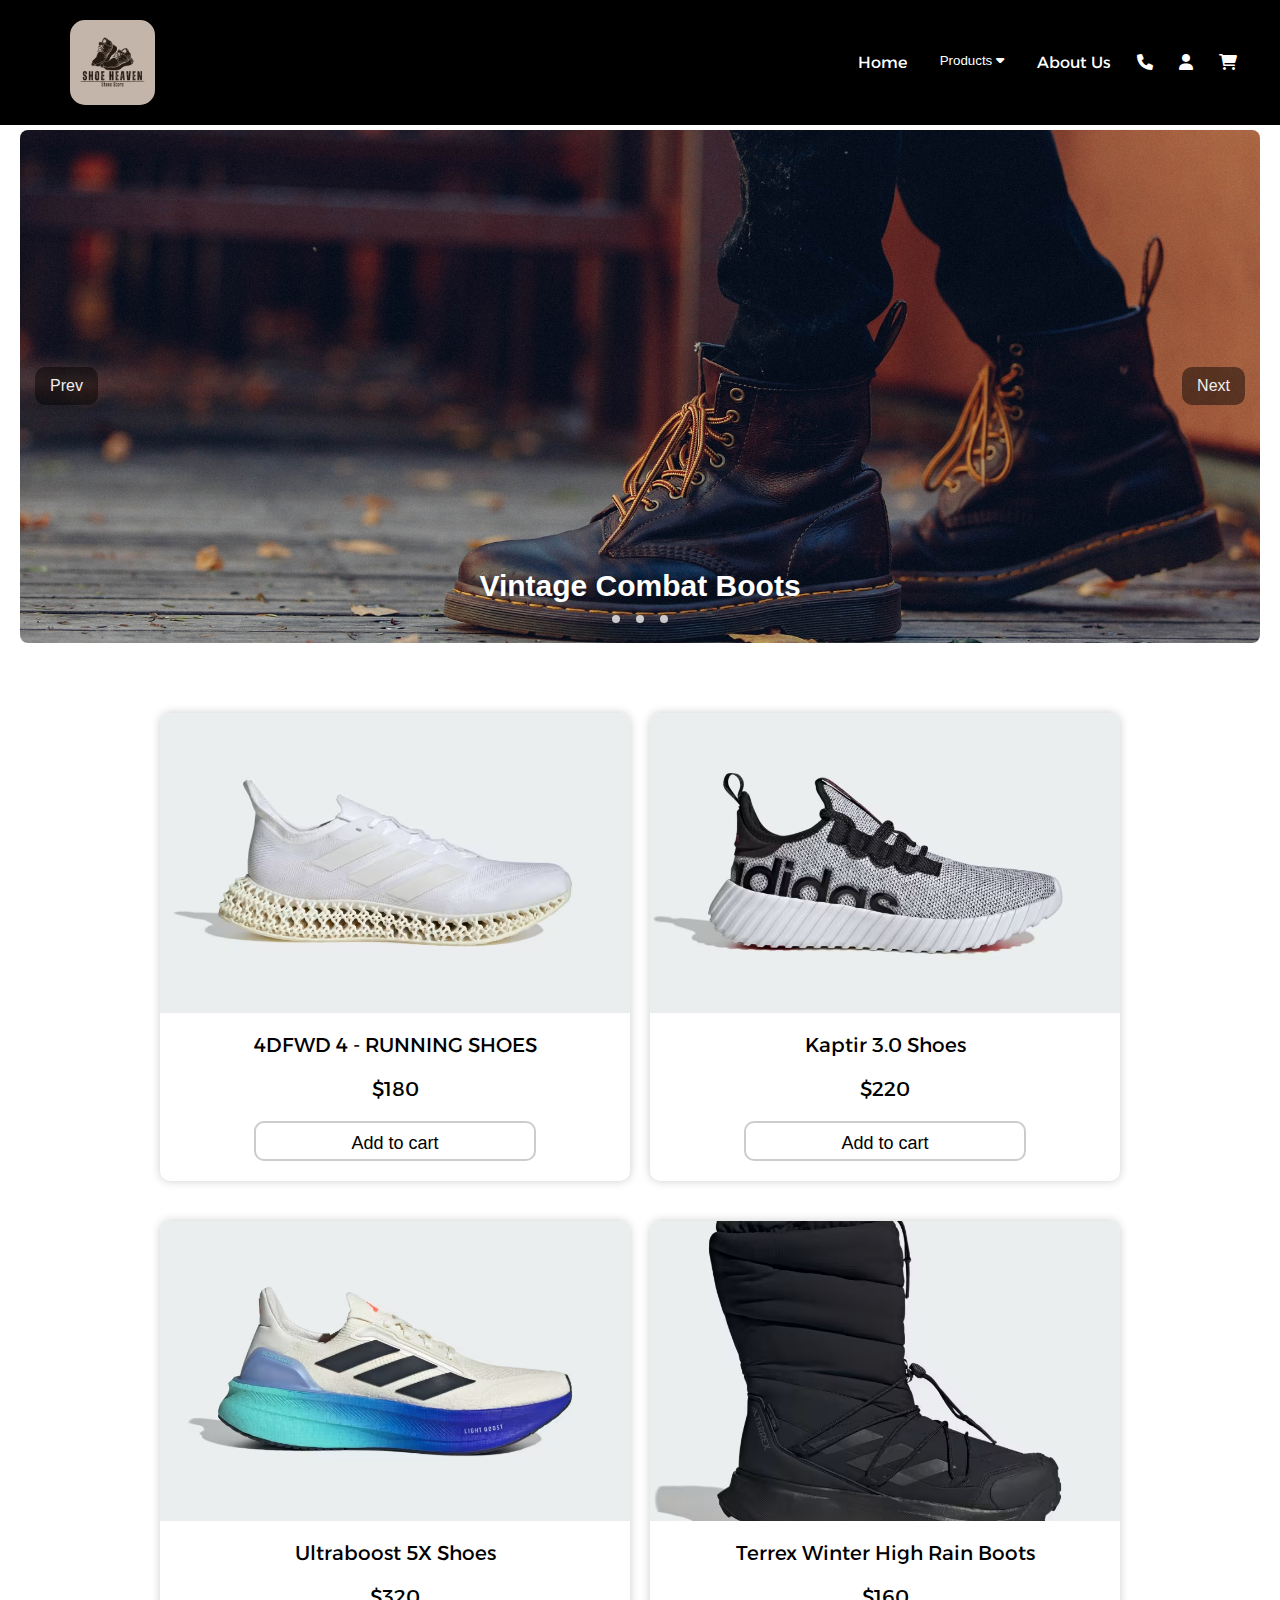
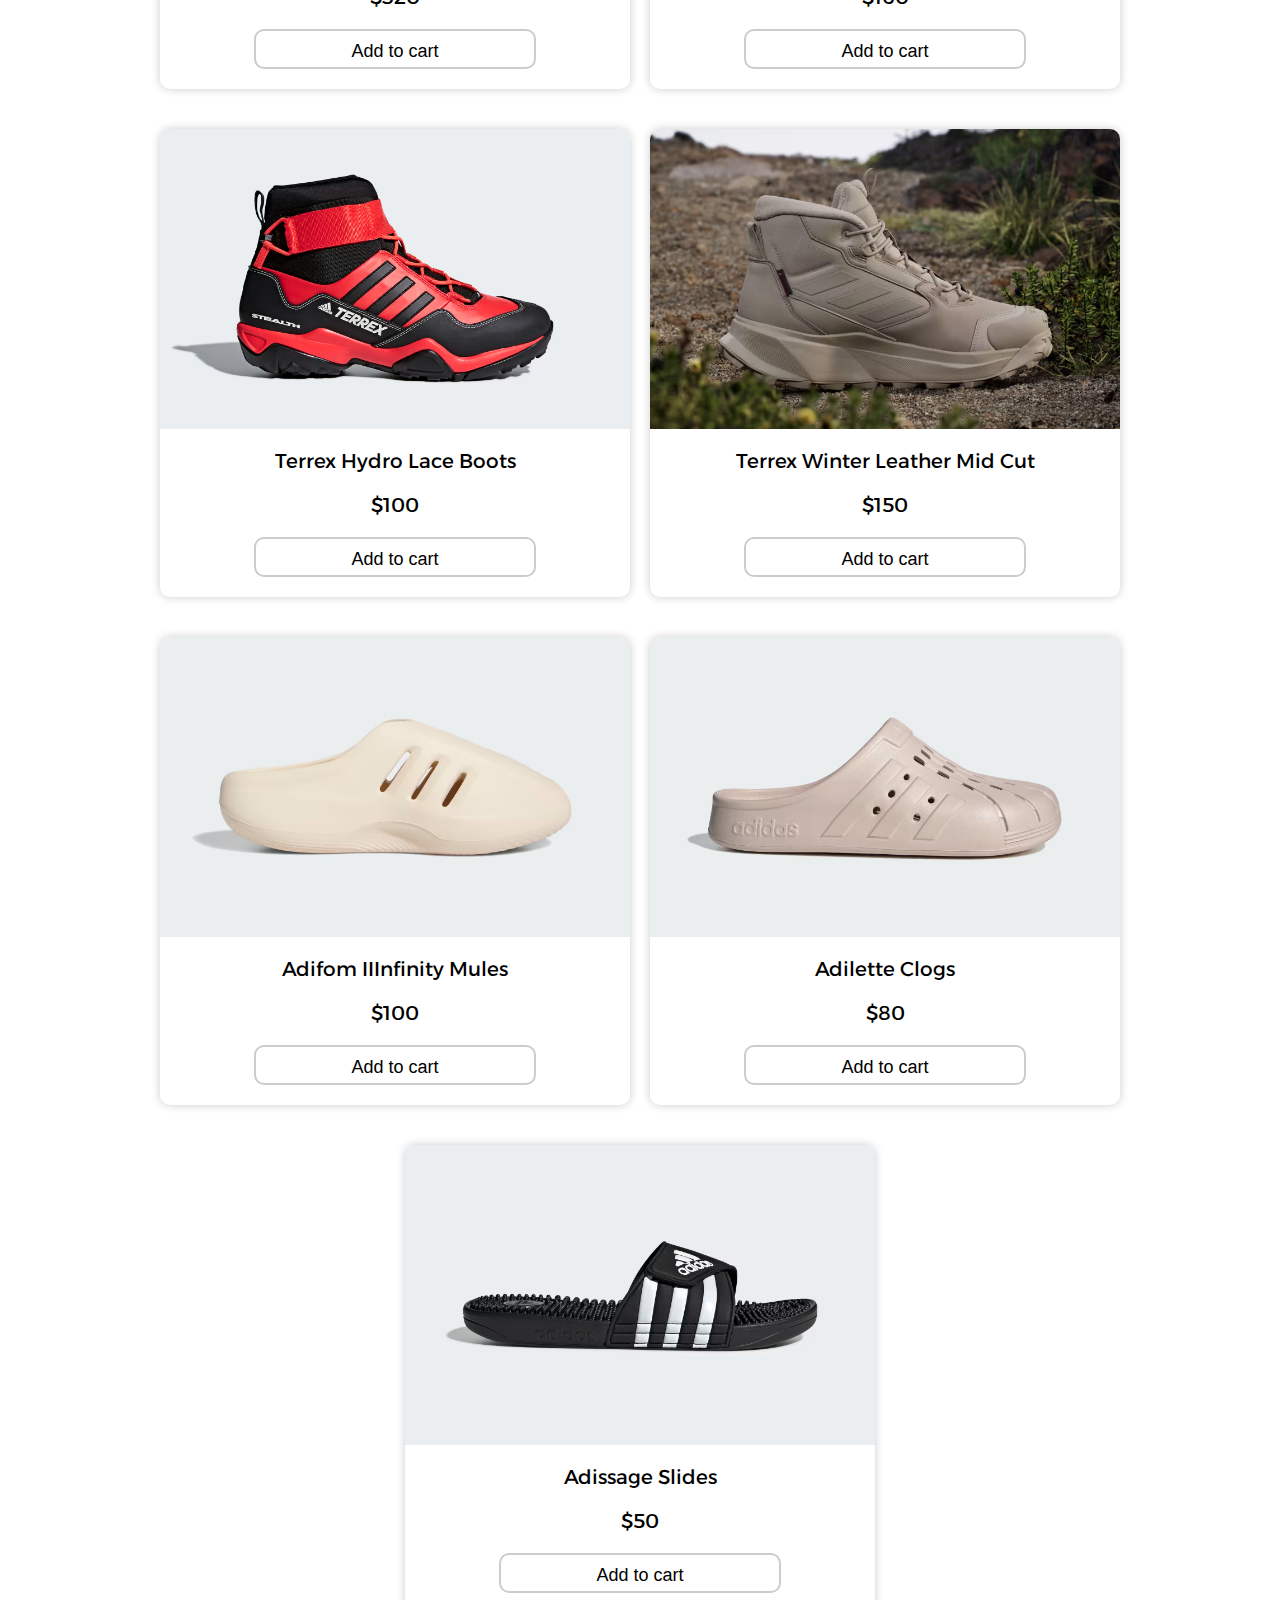
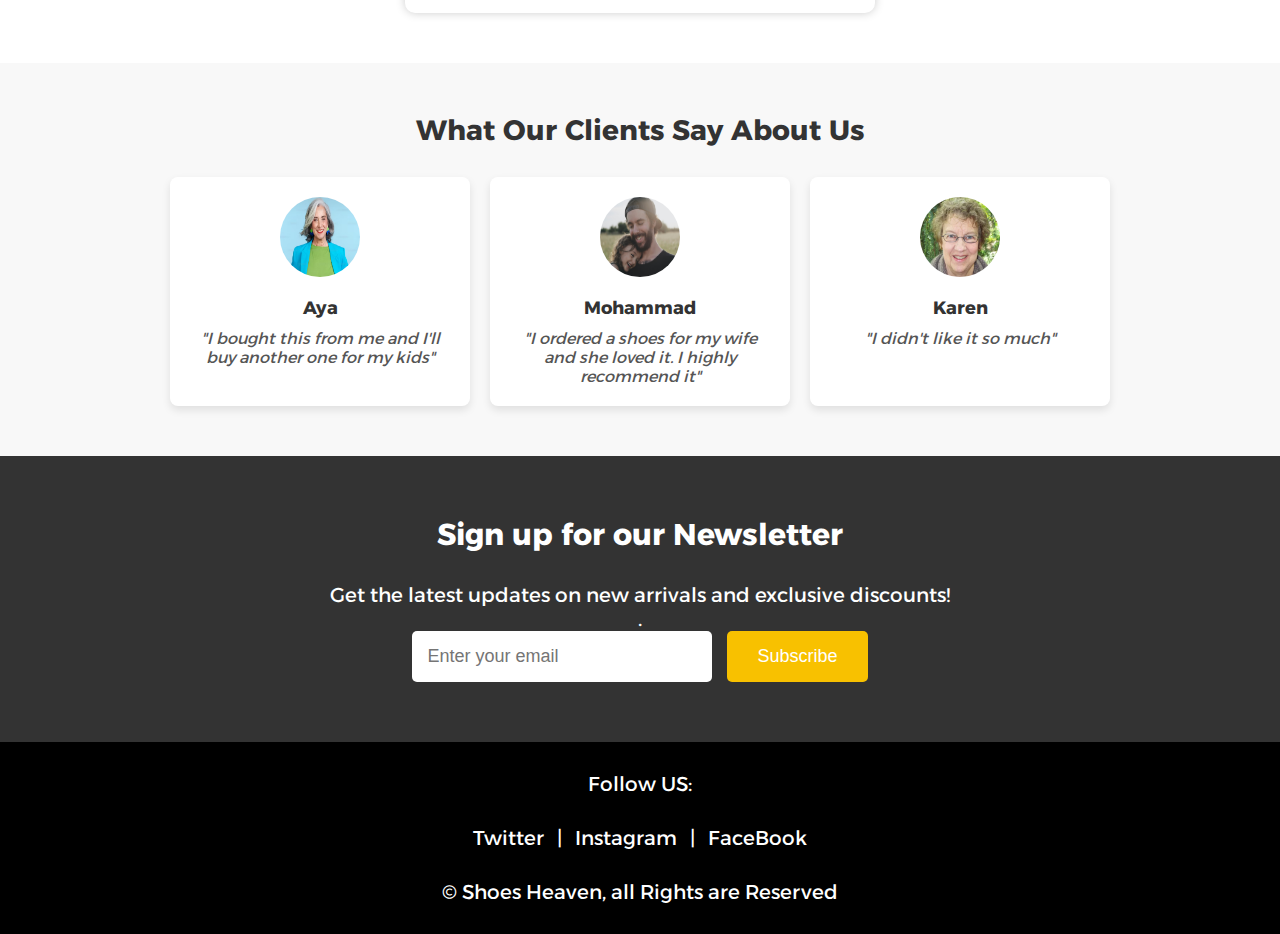
==== commit d170385b: "Last Commit" ====
--- a/index.html
+++ b/index.html
@@ -50,7 +50,7 @@
       </header>
       <nav id="navMenu">
         <div class="small-navig">
-          <a href="#">Home</a>
+          <a href="Homepage.html">Home</a>
           <a href="index.html">Products</a>
           <a href="/about.html">About Us</a>
           <a href="/contact.html"> <i class="fa-solid fa-phone"></i> </a>
@@ -62,18 +62,7 @@
     <div class="header-spacer"></div>
 
     <section class="con">
-        <div class="head-spacer">
-            <form>
-                <label for="gender">Select category:&nbsp;&nbsp;</label>
-                <div class="custom-gender">
-                    <select name="category" id="gender" onchange="menwomenpage()">
-                        <option value="Men">Men</option>
-                        <option value="Women">Women</option>
-                    </select>
-                </div>
-                
-            </form>
-        </div>
+        
         
         
         <div class="slider-wrapper">
--- a/men.css
+++ b/men.css
@@ -41,9 +41,7 @@
 
 header a:hover {
   background-color: rgb(230, 213, 183);
-  transform: scale(1.1); /* Smooth scaling without affecting layout */
   transition: all 0.5s ease; /* Smooth hover effect */
-  padding: 15px;
 }
 
 
@@ -81,6 +79,14 @@
   text-align: center;
   display: inline-block;
   transition: background-color 0.3s ease;
+}
+
+.dropdown-content a{
+  color: white;
+  padding: 10px;
+  text-align: left;
+  text-decoration: none;
+  display: block;
 }
 
 header .hamburger {
@@ -707,23 +713,18 @@
 }
 
 
-footer {
-    display: flex;
-    justify-content: center;
-    align-items: center;
-    flex-direction: column;
-    background-color: #000;
-    padding: 10px 10px 30px;
-    gap: 40px;
-    color: #fff;
-  }
-  
-  footer a {
-    text-decoration: none;
-    color: #fff;
-    justify-content: space-between;
-    gap: 40px;
-  }
+footer a{
+  text-decoration: none;
+  color: white;
+  border-radius: 5px;
+  transition: background-color 0.3s ease;
+  padding: 8px;
+
+}
+footer a:hover{
+  background-color: rgb(230, 213, 183);
+  transition: all 0.5s ease; /* Smooth hover effect */
+}
   
   footer img {
     width: 120px;
@@ -844,7 +845,7 @@
   font-size: 16px;
   color: #333;
   cursor: pointer;
-  width: 100%px;
+  width: 100%;
   transition: border-color 0.3s ease, box-shadow 0.3s ease;
 }
 
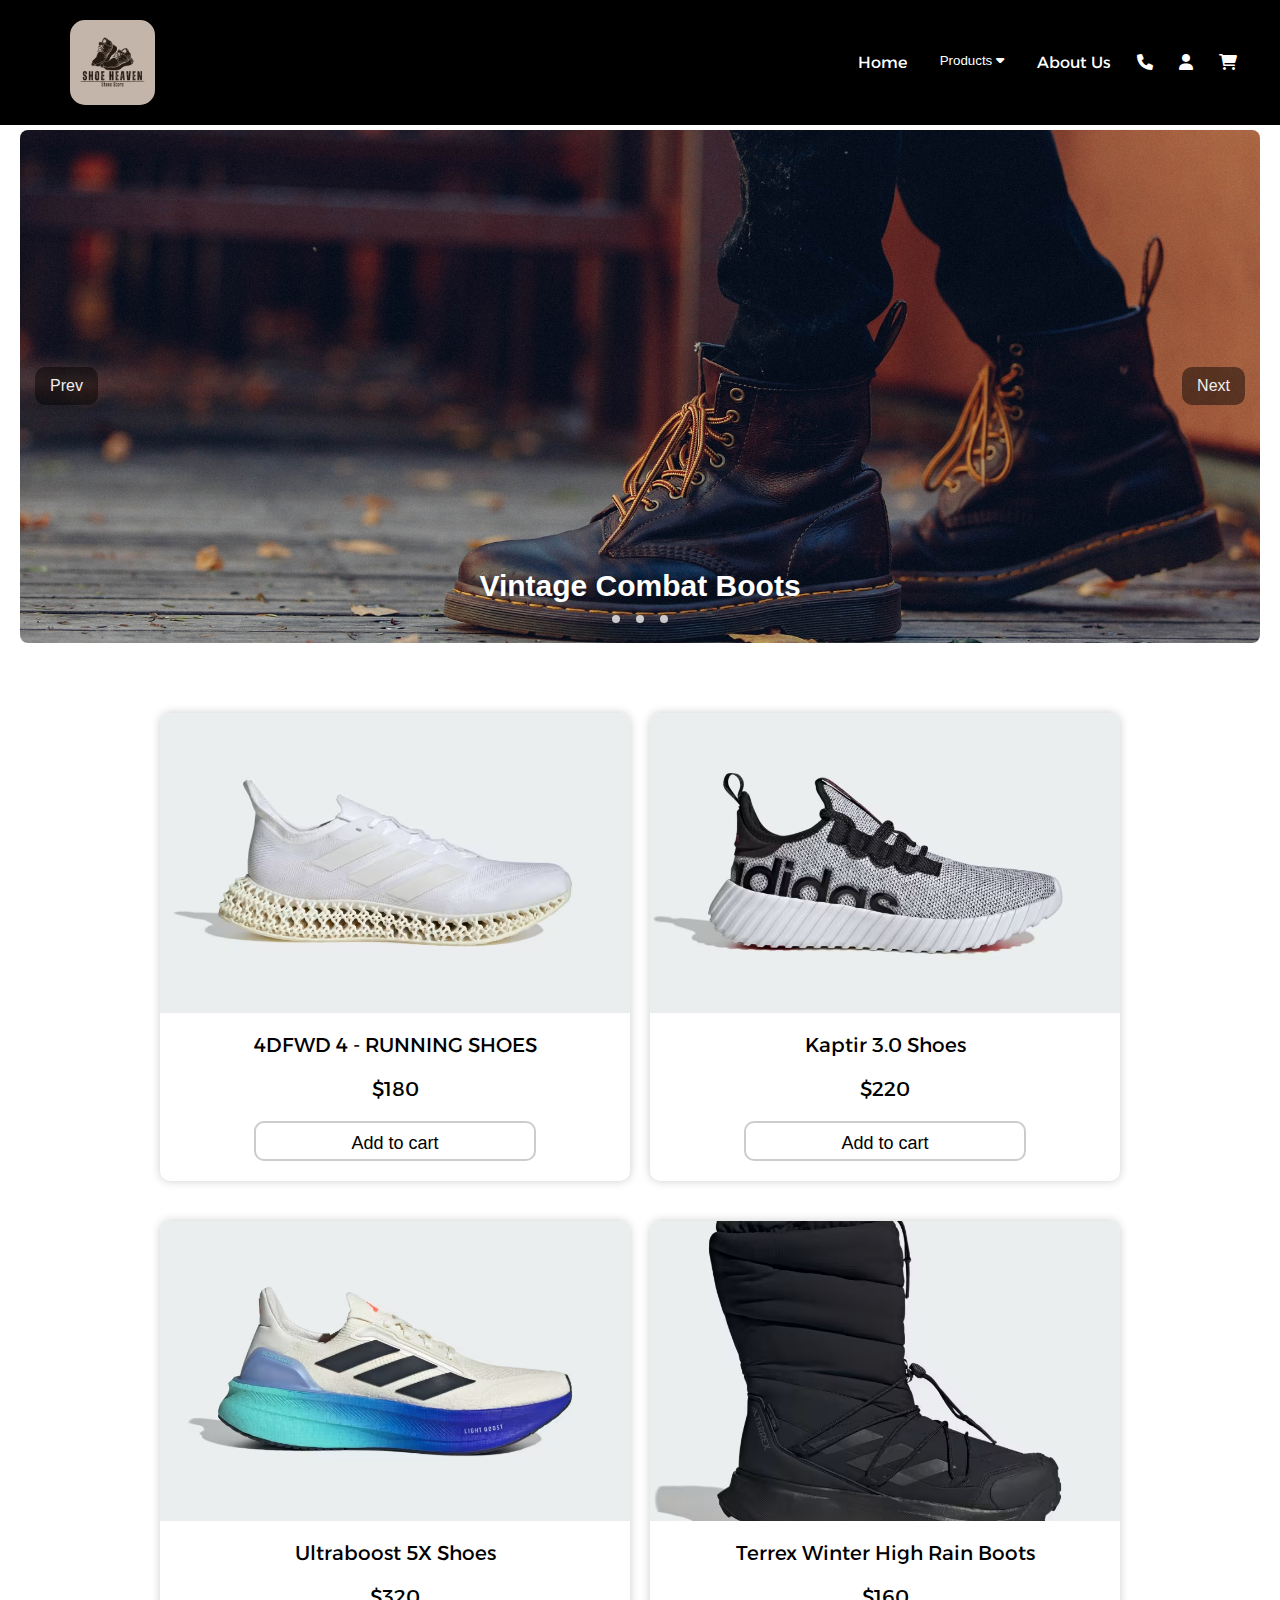
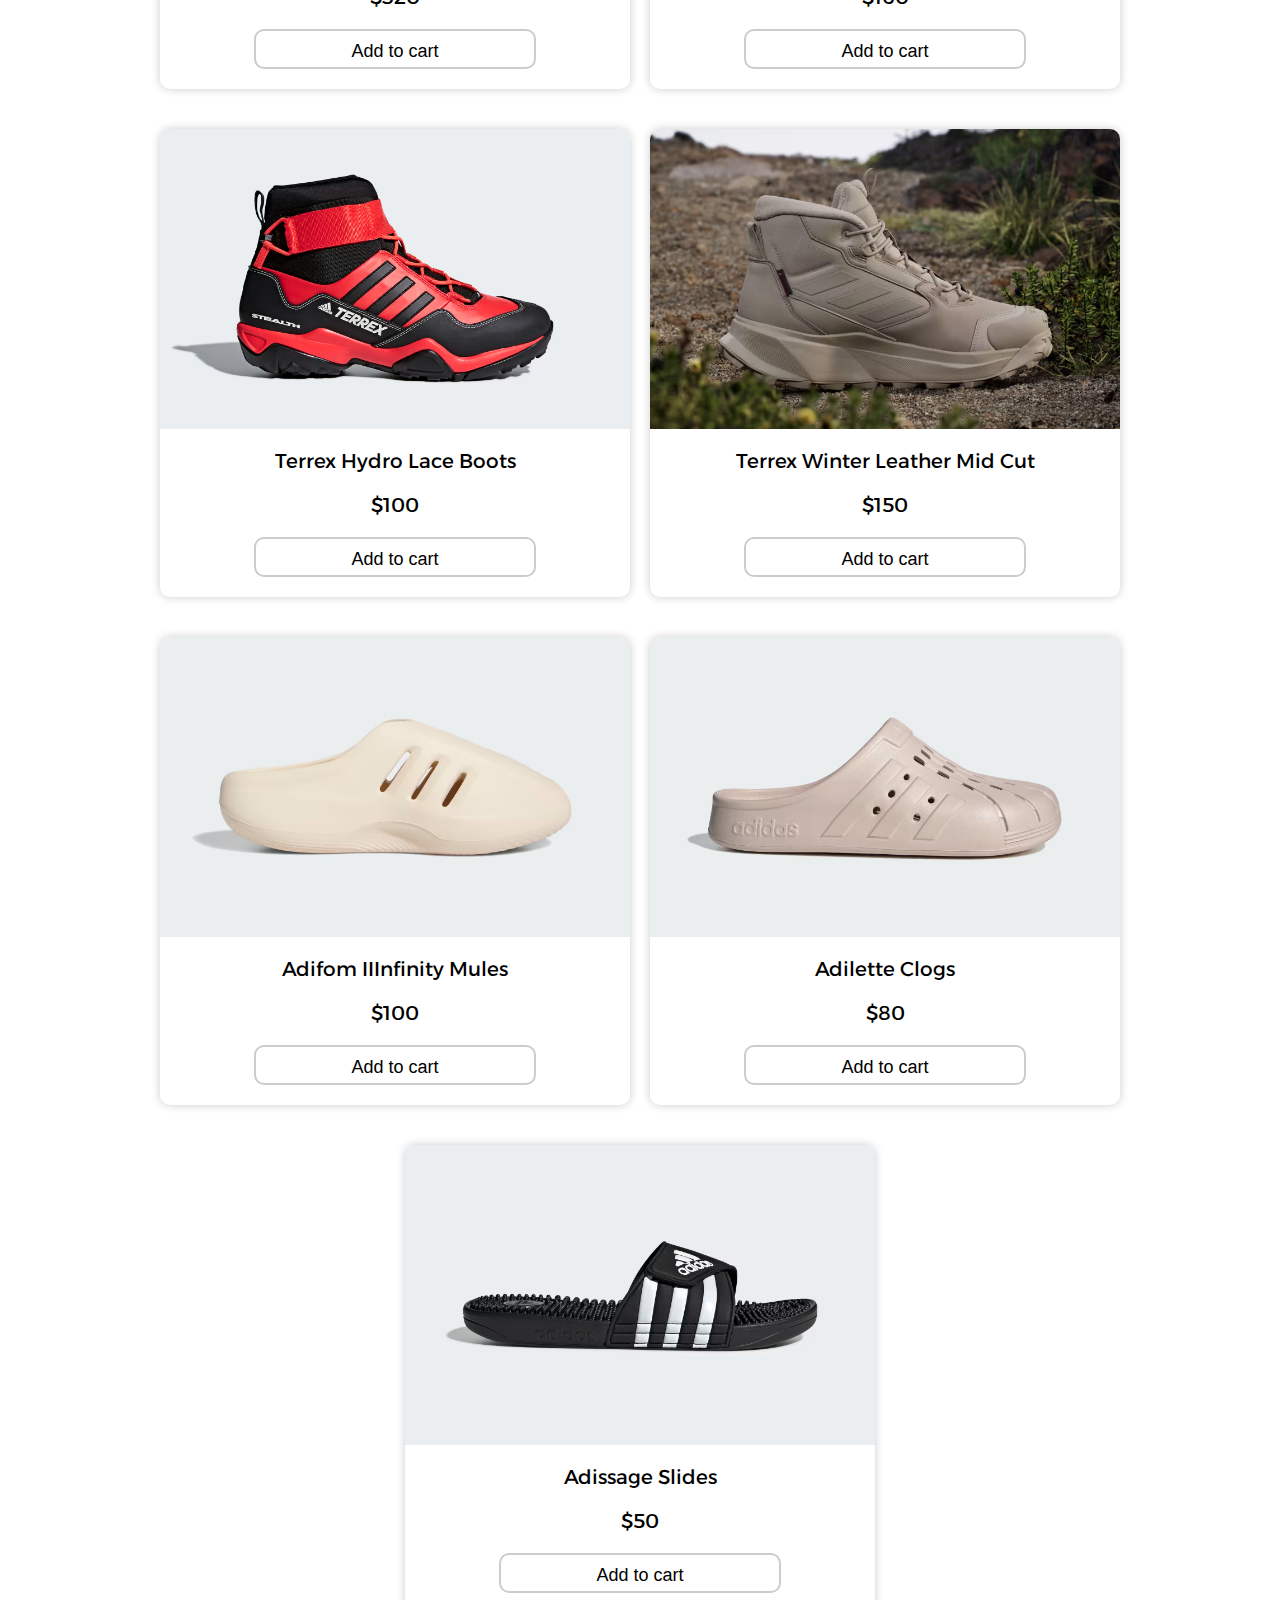
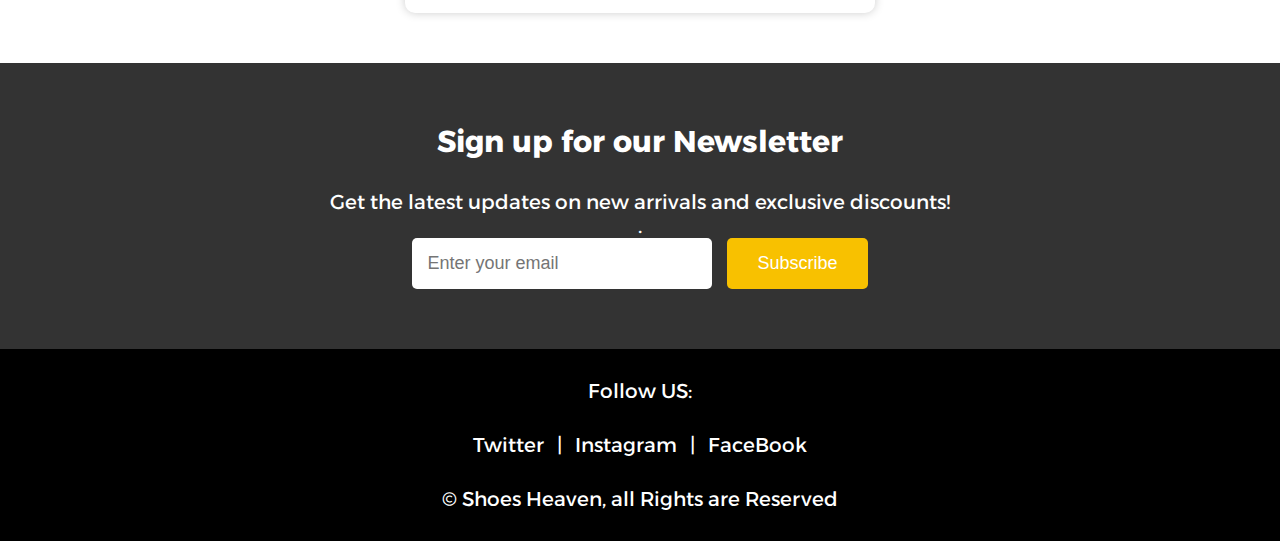
==== commit 6f8046ef: "submission commit" ====
--- a/index.html
+++ b/index.html
@@ -12,19 +12,16 @@
     <link href="https://fonts.googleapis.com/css2?family=Alexandria:wght@300&display=swap" rel="stylesheet">
     <link rel="stylesheet" href="https://cdnjs.cloudflare.com/ajax/libs/font-awesome/6.0.0-beta3/css/all.min.css">
     <script src="https://code.jquery.com/jquery-3.6.0.min.js"></script>
+    
 
 </head>
 <body>
-
-
     <div id="popup" class="popup hidden">
         <div class="popup-content">
             <p></p>
             <button id="ok-btn" class="ok-btn">Ok</button>
         </div>
     </div>
-
-
 
     <header>
         <img src="logo.png" alt="">
@@ -159,26 +156,7 @@
     </div>
     
 
-    <section class="main">
-        <h2>What Our Clients Say About Us</h2>
-        <div class="cont">
-            <div class="review-card">
-                <img src="img/client/client1.png" class="client-photo">
-                <h3>Aya</h3>
-                <p>"I bought this from me and I'll buy another one for my kids"</p>
-            </div>
-            <div class="review-card">
-                <img src="img/client/client2.jpg"class="client-photo">
-                <h3>Mohammad</h3>
-                <p>"I ordered a shoes for my wife and she loved it. I highly recommend it"</p>
-            </div>
-            <div class="review-card">
-                <img src="img/client/client3.png" class="client-photo">
-                <h3>Karen</h3>
-                <p>"I didn't like it so much"</p>
-            </div>
-        </div>
-    </section>
+
 
     <section class="newsletter">
         <div class="newsletter-container">
